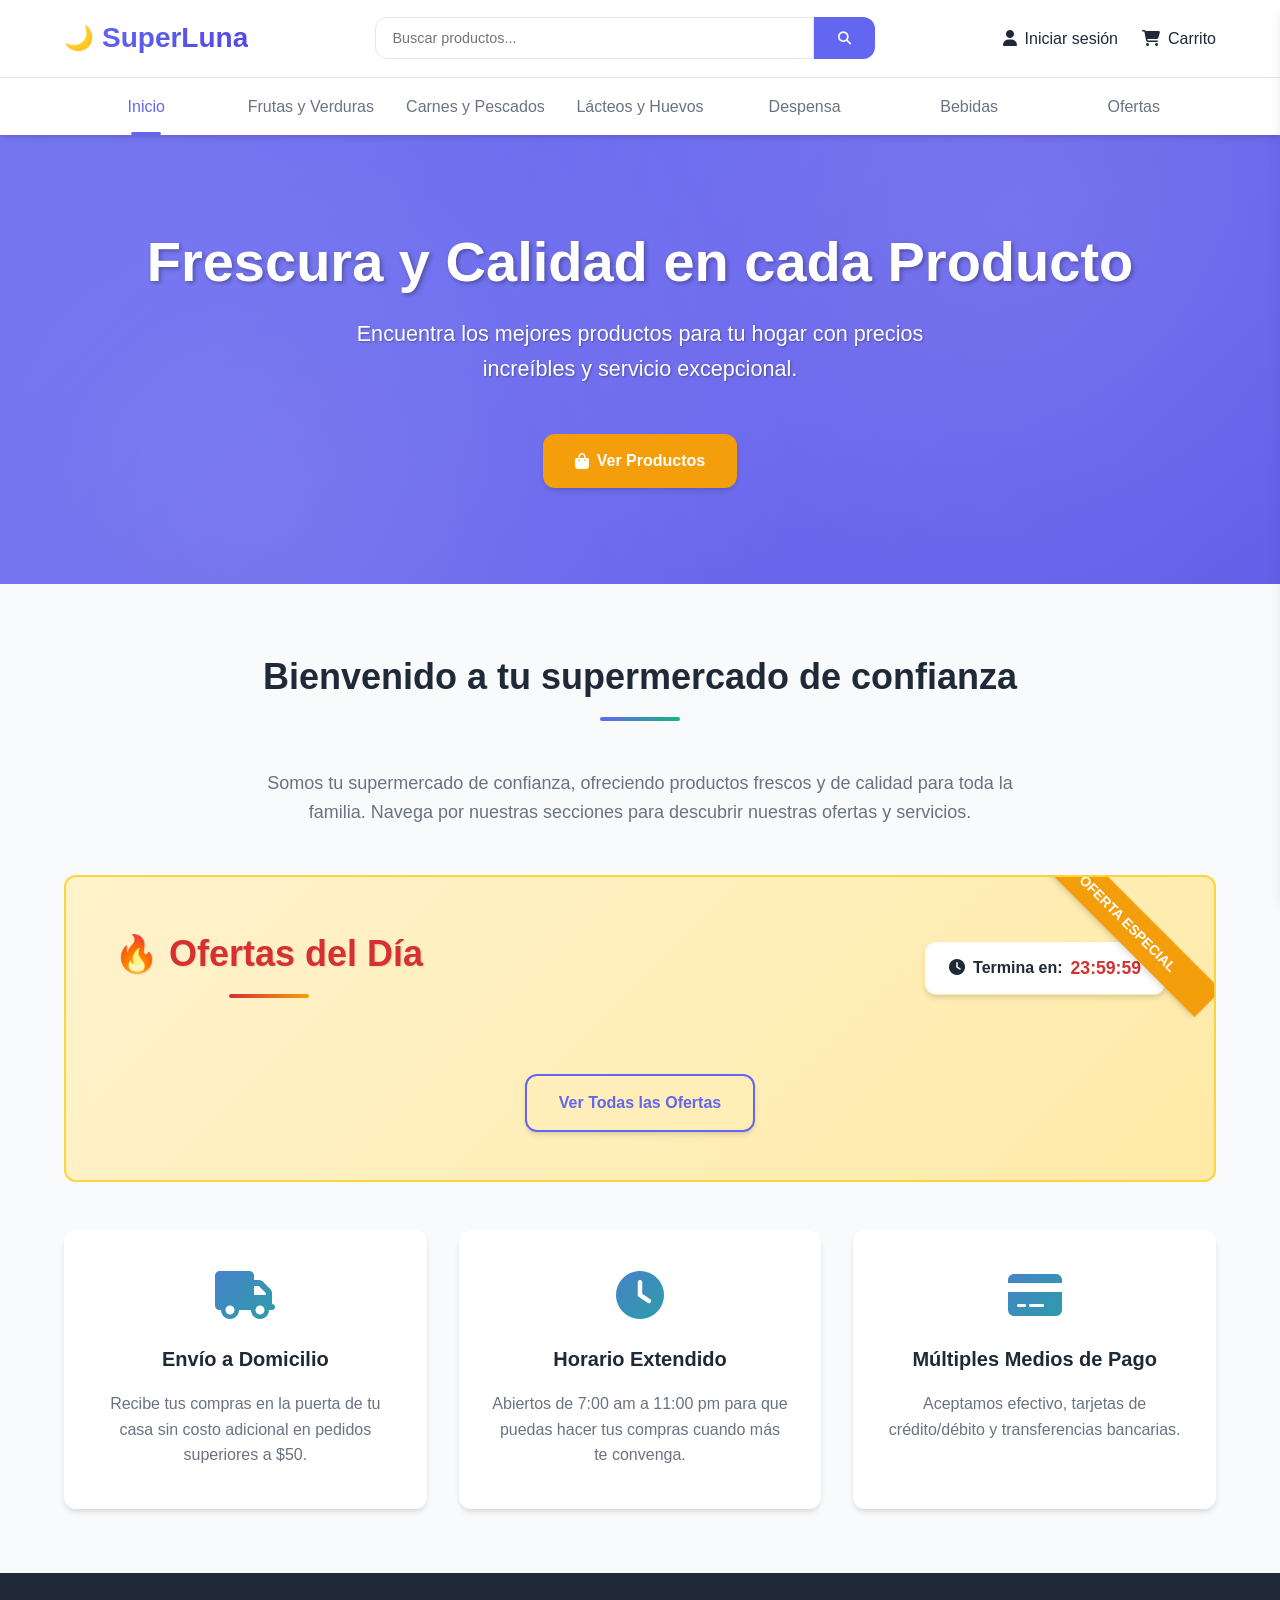
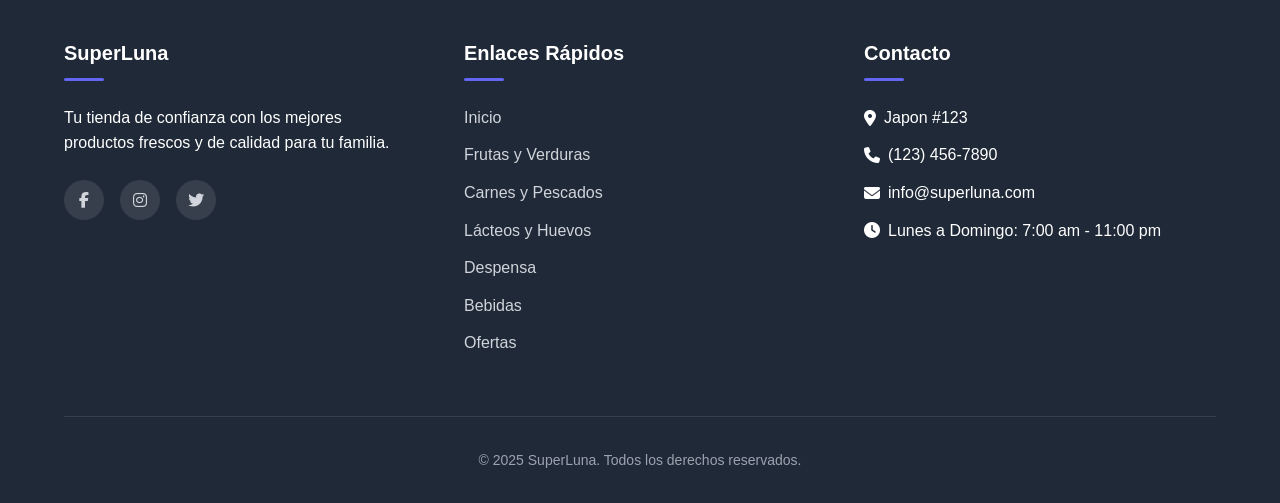
==== SuperLuna/templates/index.html @ c575449f "SuperLuna mejorado CRUD productos, categorías y ofertas. HTML Y CSS mejorado. Implementación de Py" ====
<!DOCTYPE html>
<html lang="es">
<head>
    <meta charset="UTF-8">
    <meta name="viewport" content="width=device-width, initial-scale=1.0">
    <title>SuperLuna - Frescura y Calidad</title>
    <!-- SOLO estos archivos CSS -->
    <link rel="stylesheet" href="../static/css/base.css">
    <link rel="stylesheet" href="../static/css/header.css">
    <link rel="stylesheet" href="../static/css/hero.css">
    <link rel="stylesheet" href="../static/css/products.css"> 
    <link rel="stylesheet" href="../static/css/components.css">
    <link rel="stylesheet" href="../static/css/cart.css">
    <link rel="stylesheet" href="../static/css/footer.css">
    <link rel="stylesheet" href="../static/css/responsive.css">
    <!-- Font Awesome -->
    <link rel="stylesheet" href="https://cdnjs.cloudflare.com/ajax/libs/font-awesome/6.4.0/css/all.min.css">
</head>
<body>
    <!-- Header -->
    <header>
        <div class="container">
            <div class="header-top">
                <div class="logo">
                    <span class="logo-icon">🌙</span>
                    <h1>SuperLuna</h1>
                </div>
                
                <button class="menu-toggle" id="menu-toggle">
                    <i class="fas fa-bars"></i>
                </button>
                
                <div class="search-bar">
                    <input type="text" placeholder="Buscar productos...">
                    <button><i class="fas fa-search"></i></button>
                </div>
                <div class="user-actions">
                    <a href="/admin/index.html">
                        <i class="fas fa-user"></i>
                        <span class="action-text">Iniciar sesión</span>
                    </a>
                    <div class="cart-icon">
                        <a href="#" id="open-cart">
                            <i class="fas fa-shopping-cart"></i>
                            <span class="action-text">Carrito</span>
                        </a>
                        <span class="cart-count">0</span>
                    </div>
                </div>
            </div>
        </div>
        
        <nav id="main-nav">
            <div class="container">
                <ul>
                    <li><a href="#" class="nav-link active" data-section="inicio">Inicio</a></li>
                    <li><a href="#frutas-verduras" class="nav-link category-link" data-section="frutas-verduras">Frutas y Verduras</a></li>
                    <li><a href="#carnes-pescados" class="nav-link category-link" data-section="carnes-pescados">Carnes y Pescados</a></li>
                    <li><a href="#lacteos-huevos" class="nav-link category-link" data-section="lacteos-huevos">Lácteos y Huevos</a></li>
                    <li><a href="#despensa" class="nav-link category-link" data-section="despensa">Despensa</a></li>
                    <li><a href="#bebidas" class="nav-link category-link" data-section="bebidas">Bebidas</a></li>
                    <li><a href="#ofertas" class="nav-link" data-section="ofertas">Ofertas</a></li>
                </ul>
            </div>
        </nav>
        
        <div class="mobile-menu" id="mobile-menu">
            <a href="#" class="mobile-menu-item" data-section="inicio">
                <span class="mobile-menu-icon"><i class="fas fa-home"></i></span>
                <span class="mobile-menu-text">Inicio</span>
            </a>
            <a href="#frutas-verduras" class="mobile-menu-item category-link" data-section="frutas-verduras">
                <span class="mobile-menu-icon"><i class="fas fa-apple-alt"></i></span>
                <span class="mobile-menu-text">Frutas y Verduras</span>
            </a>
            <a href="#carnes-pescados" class="mobile-menu-item category-link" data-section="carnes-pescados">
                <span class="mobile-menu-icon"><i class="fas fa-drumstick-bite"></i></span>
                <span class="mobile-menu-text">Carnes y Pescados</span>
            </a>
            <a href="#lacteos-huevos" class="mobile-menu-item category-link" data-section="lacteos-huevos">
                <span class="mobile-menu-icon"><i class="fas fa-cheese"></i></span>
                <span class="mobile-menu-text">Lácteos y Huevos</span>
            </a>
            <a href="#despensa" class="mobile-menu-item category-link" data-section="despensa">
                <span class="mobile-menu-icon"><i class="fas fa-shopping-basket"></i></span>
                <span class="mobile-menu-text">Despensa</span>
            </a>
            <a href="#bebidas" class="mobile-menu-item category-link" data-section="bebidas">
                <span class="mobile-menu-icon"><i class="fas fa-wine-bottle"></i></span>
                <span class="mobile-menu-text">Bebidas</span>
            </a>
            <a href="#ofertas" class="mobile-menu-item" data-section="ofertas">
                <span class="mobile-menu-icon"><i class="fas fa-fire"></i></span>
                <span class="mobile-menu-text">Ofertas</span>
            </a>
            <a href="#" class="mobile-menu-item" id="mobile-login">
                <span class="mobile-menu-icon"><i class="fas fa-user"></i></span>
                <span class="mobile-menu-text">Iniciar Sesión</span>
            </a>
            <a href="#" class="mobile-menu-item" id="mobile-cart">
                <span class="mobile-menu-icon"><i class="fas fa-shopping-cart"></i></span>
                <span class="mobile-menu-text">Carrito</span>
                <span class="mobile-cart-count">0</span>
            </a>
        </div>
    </header>

    <!-- Banner principal -->
    <section class="hero">
        <div class="container">
            <h2>Frescura y Calidad en cada Producto</h2>
            <p>Encuentra los mejores productos para tu hogar con precios increíbles y servicio excepcional.</p>
            <a href="#frutas-verduras" class="btn btn-primary category-link" data-section="frutas-verduras">
                <i class="fas fa-shopping-bag"></i>
                Ver Productos
            </a>
        </div>
    </section>

    <!-- Sección Inicio -->
    <section id="inicio" class="content-section active">
        <div class="container">
            <h2 class="section-title">Bienvenido a tu supermercado de confianza</h2>
            <p class="intro-text">
                Somos tu supermercado de confianza, ofreciendo productos frescos y de calidad para toda la familia. 
                Navega por nuestras secciones para descubrir nuestras ofertas y servicios.
            </p>

            <section id="ofertas-del-dia" class="daily-offers-section">
                <div class="section-header">
                    <h2 class="section-title">🔥 Ofertas del Día</h2>
                    <div class="offer-timer">
                        <span class="timer-icon"><i class="fas fa-clock"></i></span>
                        <span class="timer-text">Termina en: </span>
                        <span class="timer-countdown" id="daily-offer-timer">23:59:59</span>
                    </div>
                </div>
                
                <div class="daily-offers-grid" id="daily-offers-grid">
                    <!-- Las ofertas del día se cargarán aquí con JavaScript -->
                </div>
                
                <div class="view-all-offers">
                    <a href="#ofertas" class="btn btn-outline" data-section="ofertas">Ver Todas las Ofertas</a>
                </div>
            </section>
            
            <div class="services">
                <div class="service-card">
                    <i class="fas fa-truck"></i>
                    <h3>Envío a Domicilio</h3>
                    <p>Recibe tus compras en la puerta de tu casa sin costo adicional en pedidos superiores a $50.</p>
                </div>
                <div class="service-card">
                    <i class="fas fa-clock"></i>
                    <h3>Horario Extendido</h3>
                    <p>Abiertos de 7:00 am a 11:00 pm para que puedas hacer tus compras cuando más te convenga.</p>
                </div>
                <div class="service-card">
                    <i class="fas fa-credit-card"></i>
                    <h3>Múltiples Medios de Pago</h3>
                    <p>Aceptamos efectivo, tarjetas de crédito/débito y transferencias bancarias.</p>
                </div>
            </div>
        </div>
    </section>

    <!-- Sección Frutas y Verduras -->
    <section id="frutas-verduras" class="content-section">
        <div class="container">
            <h2 class="section-title">Frutas y Verduras Frescas</h2>
            <div class="container-products" id="frutas-verduras-grid">
                <!-- Los productos se cargarán aquí con JavaScript -->
            </div>
        </div>
    </section>

    <!-- Sección Carnes y Pescados -->
    <section id="carnes-pescados" class="content-section">
        <div class="container">
            <h2 class="section-title">Carnes y Pescados</h2>
            <div class="container-products" id="carnes-pescados-grid">
                <!-- Los productos se cargarán aquí con JavaScript -->
            </div>
        </div>
    </section>

    <!-- Sección Lácteos y Huevos -->
    <section id="lacteos-huevos" class="content-section">
        <div class="container">
            <h2 class="section-title">Lácteos y Huevos</h2>
            <div class="container-products" id="lacteos-huevos-grid">
                <!-- Los productos se cargarán aquí con JavaScript -->
            </div>
        </div>
    </section>

    <!-- Sección Despensa -->
    <section id="despensa" class="content-section">
        <div class="container">
            <h2 class="section-title">Despensa</h2>
            <div class="container-products" id="despensa-grid">
                <!-- Los productos se cargarán aquí con JavaScript -->
            </div>
        </div>
    </section>

    <!-- Sección Bebidas -->
    <section id="bebidas" class="content-section">
        <div class="container">
            <h2 class="section-title">Bebidas</h2>
            <div class="container-products" id="bebidas-grid">
                <!-- Los productos se cargarán aquí con JavaScript -->
            </div>
        </div>
    </section>

    <!-- Sección Ofertas -->
    <section id="ofertas" class="content-section">
        <div class="container">
            <h2 class="section-title">Ofertas Especiales</h2>
            <div class="container-products" id="offers-grid">
                <!-- Las ofertas se cargarán aquí con JavaScript -->
            </div>
        </div>
    </section>

    <!-- Sección Servicios -->
    <section id="servicios" class="content-section">
        <div class="container">
            <h2 class="section-title">Nuestros Servicios</h2>
            <div class="services">
                <div class="service-card">
                    <i class="fas fa-truck"></i>
                    <h3>Envío a Domicilio</h3>
                    <p>Recibe tus compras en la puerta de tu casa sin costo adicional en pedidos superiores a $50.</p>
                </div>
                <div class="service-card">
                    <i class="fas fa-clock"></i>
                    <h3>Horario Extendido</h3>
                    <p>Abiertos de 7:00 am a 11:00 pm para que puedas hacer tus compras cuando más te convenga.</p>
                </div>
                <div class="service-card">
                    <i class="fas fa-credit-card"></i>
                    <h3>Múltiples Medios de Pago</h3>
                    <p>Aceptamos efectivo, tarjetas de crédito/débito y transferencias bancarias.</p>
                </div>
                <div class="service-card">
                    <i class="fas fa-store"></i>
                    <h3>Recogida en Tienda</h3>
                    <p>Compra online y recoge en nuestra tienda sin hacer fila.</p>
                </div>
                <div class="service-card">
                    <i class="fas fa-gift"></i>
                    <h3>Programa de Puntos</h3>
                    <p>Acumula puntos en cada compra y canjéalos por descuentos.</p>
                </div>
                <div class="service-card">
                    <i class="fas fa-headset"></i>
                    <h3>Atención Personalizada</h3>
                    <p>Nuestro equipo está siempre disponible para ayudarte.</p>
                </div>
            </div>
        </div>
    </section>

    <!-- Carrito -->
    <div class="cart-overlay" id="cart-overlay"></div>
    <div class="cart-sidebar" id="cart-sidebar">
        <div class="cart-header">
            <h3>Tu Carrito</h3>
            <button class="close-cart" id="close-cart">&times;</button>
        </div>
        <div class="cart-items" id="cart-items">
            <div class="empty-cart">Tu carrito está vacío</div>
        </div>
        <div class="cart-footer">
            <div class="cart-total">
                <span>Total:</span>
                <span id="cart-total">$0.00</span>
            </div>
            <button class="checkout-btn">Finalizar Compra</button>
        </div>
    </div>

    <!-- Footer -->
    <footer>
        <div class="container">
            <div class="footer-content">
                <div class="footer-column">
                    <h3>SuperLuna</h3>
                    <p>Tu tienda de confianza con los mejores productos frescos y de calidad para tu familia.</p>
                    <div class="social-icons">
                        <a href="#"><i class="fab fa-facebook-f"></i></a>
                        <a href="#"><i class="fab fa-instagram"></i></a>
                        <a href="#"><i class="fab fa-twitter"></i></a>
                    </div>
                </div>
                <div class="footer-column">
                    <h3>Enlaces Rápidos</h3>
                    <ul>
                        <li><a href="#" class="nav-link" data-section="inicio">Inicio</a></li>
                        <li><a href="#frutas-verduras" class="nav-link category-link" data-section="frutas-verduras">Frutas y Verduras</a></li>
                        <li><a href="#carnes-pescados" class="nav-link category-link" data-section="carnes-pescados">Carnes y Pescados</a></li>
                        <li><a href="#lacteos-huevos" class="nav-link category-link" data-section="lacteos-huevos">Lácteos y Huevos</a></li>
                        <li><a href="#despensa" class="nav-link category-link" data-section="despensa">Despensa</a></li>
                        <li><a href="#bebidas" class="nav-link category-link" data-section="bebidas">Bebidas</a></li>
                        <li><a href="#ofertas" class="nav-link" data-section="ofertas">Ofertas</a></li>
                    </ul>
                </div>
                <div class="footer-column">
                    <h3>Contacto</h3>
                    <ul>
                        <li><i class="fas fa-map-marker-alt"></i> Japon #123</li>
                        <li><i class="fas fa-phone"></i> (123) 456-7890</li>
                        <li><i class="fas fa-envelope"></i> info@superluna.com</li>
                        <li><i class="fas fa-clock"></i> Lunes a Domingo: 7:00 am - 11:00 pm</li>
                    </ul>
                </div>
            </div>
            <div class="copyright">
                <p>&copy; 2025 SuperLuna. Todos los derechos reservados.</p>
            </div>
        </div>
    </footer>

    <!-- SOLO tu main.js ORIGINAL -->
    <script src="../static/js/main.js"></script>
</body>
</html>
---- SuperLuna/static/css/base.css ----
/* base.css - 100% COMPATIBLE CON TU main.js */
:root {
    --primary: #6366f1;
    --primary-dark: #4f46e5;
    --secondary: #10b981;
    --accent: #f59e0b;
    --danger: #ef4444;
    --dark: #1f2937;
    --light: #f8fafc;
    --gray: #6b7280;
    --gray-light: #e5e7eb;
    --border-radius: 12px;
    --shadow: 0 4px 6px -1px rgba(0, 0, 0, 0.1), 0 2px 4px -1px rgba(0, 0, 0, 0.06);
    --shadow-lg: 0 10px 15px -3px rgba(0, 0, 0, 0.1), 0 4px 6px -2px rgba(0, 0, 0, 0.05);
    --transition: all 0.3s cubic-bezier(0.4, 0, 0.2, 1);
}

* {
    margin: 0;
    padding: 0;
    box-sizing: border-box;
    font-family: 'Inter', -apple-system, BlinkMacSystemFont, 'Segoe UI', Roboto, sans-serif;
}

body {
    background-color: var(--light);
    color: var(--dark);
    line-height: 1.6;
}

.container {
    max-width: 1200px;
    margin: 0 auto;
    padding: 0 1.5rem;
}

/* COMPATIBILIDAD TOTAL: Tu main.js usa .active para mostrar secciones */
.content-section {
    padding: 4rem 0;
    /* NO OCULTAR - tu JS maneja la visibilidad con .active */
}

/* Tu JavaScript agrega/remueve .active para mostrar/ocultar */
.content-section:not(.active) {
    display: none;
}

.content-section.active {
    display: block;
}

.section-title {
    font-size: 2.25rem;
    font-weight: 700;
    margin-bottom: 3rem;
    text-align: center;
    position: relative;
}

.section-title::after {
    content: '';
    display: block;
    width: 80px;
    height: 4px;
    background: linear-gradient(to right, var(--primary), var(--secondary));
    margin: 0.75rem auto;
    border-radius: 2px;
}

.intro-text {
    font-size: 1.125rem;
    text-align: center;
    max-width: 800px;
    margin: 0 auto 3rem;
    color: var(--gray);
}

/* Animaciones */
@keyframes fadeIn {
    from { opacity: 0; transform: translateY(20px); }
    to { opacity: 1; transform: translateY(0); }
}

@keyframes slideInRight {
    from { transform: translateX(100%); }
    to { transform: translateX(0); }
}
---- SuperLuna/static/css/header.css ----
/* header.css - Header y navegación */
header {
    background: white;
    box-shadow: var(--shadow);
    position: sticky;
    top: 0;
    z-index: 100;
}

.header-top {
    display: flex;
    align-items: center;
    justify-content: space-between;
    padding: 1rem 0;
}

.logo {
    display: flex;
    align-items: center;
    gap: 0.5rem;
}

.logo h1 {
    font-size: 1.75rem;
    font-weight: 700;
    background: linear-gradient(135deg, var(--primary), var(--primary-dark));
    -webkit-background-clip: text;
    -webkit-text-fill-color: transparent;
}

.logo-icon {
    font-size: 1.5rem;
    color: var(--primary);
}

.menu-toggle {
    display: none;
    background: none;
    border: none;
    font-size: 1.25rem;
    color: var(--dark);
    cursor: pointer;
    padding: 0.5rem;
    transition: var(--transition);
}

.menu-toggle:hover {
    color: var(--primary);
}

.search-bar {
    display: flex;
    flex: 0 1 500px;
    margin: 0 2rem;
}

.search-bar input {
    flex: 1;
    padding: 0.75rem 1rem;
    border: 1px solid var(--gray-light);
    border-radius: var(--border-radius) 0 0 var(--border-radius);
    font-size: 0.9rem;
    transition: var(--transition);
}

.search-bar input:focus {
    outline: none;
    border-color: var(--primary);
    box-shadow: 0 0 0 3px rgba(99, 102, 241, 0.1);
}

.search-bar button {
    background: var(--primary);
    color: white;
    border: none;
    padding: 0 1.5rem;
    border-radius: 0 var(--border-radius) var(--border-radius) 0;
    cursor: pointer;
    transition: var(--transition);
    font-weight: 500;
}

.search-bar button:hover {
    background: var(--primary-dark);
}

.user-actions {
    display: flex;
    align-items: center;
    gap: 1.5rem;
}

.user-actions a {
    color: var(--dark);
    text-decoration: none;
    font-weight: 500;
    transition: var(--transition);
    display: flex;
    align-items: center;
    gap: 0.5rem;
}

.user-actions a:hover {
    color: var(--primary);
}

.cart-icon {
    position: relative;
}

.cart-count {
    background: var(--accent);
    color: white;
    border-radius: 50%;
    width: 20px;
    height: 20px;
    display: flex;
    align-items: center;
    justify-content: center;
    font-size: 0.75rem;
    font-weight: 600;
    position: absolute;
    top: -8px;
    right: -8px;
}

/* Navegación */
nav {
    border-top: 1px solid var(--gray-light);
}

nav ul {
    display: flex;
    list-style: none;
    justify-content: space-between;
}

nav li {
    flex: 1;
    text-align: center;
}

nav a {
    display: block;
    padding: 1rem 0.5rem;
    color: var(--gray);
    text-decoration: none;
    font-weight: 500;
    transition: var(--transition);
    position: relative;
    cursor: pointer;
}

nav a:hover, nav a.active {
    color: var(--primary);
}

nav a.active::after {
    content: '';
    position: absolute;
    bottom: 0;
    left: 50%;
    transform: translateX(-50%);
    width: 30px;
    height: 3px;
    background: var(--primary);
    border-radius: 2px;
}

/* Menú móvil */
.mobile-menu {
    display: none;
    background: white;
    box-shadow: 0 -2px 10px rgba(0, 0, 0, 0.1);
    position: fixed;
    bottom: 0;
    left: 0;
    width: 100%;
    z-index: 99;
    padding: 0.5rem;
}

.mobile-menu-item {
    display: flex;
    flex-direction: column;
    align-items: center;
    padding: 0.5rem;
    text-decoration: none;
    color: var(--gray);
    font-size: 0.75rem;
    transition: var(--transition);
    flex: 1;
    position: relative;
    cursor: pointer;
}

.mobile-menu-item:hover, .mobile-menu-item.active {
    color: var(--primary);
}

.mobile-menu-icon {
    font-size: 1.25rem;
    margin-bottom: 0.25rem;
}

.mobile-cart-count {
    background: var(--accent);
    color: white;
    border-radius: 50%;
    width: 18px;
    height: 18px;
    display: flex;
    align-items: center;
    justify-content: center;
    font-size: 0.7rem;
    font-weight: bold;
    position: absolute;
    top: 0;
    right: 5px;
}
---- SuperLuna/static/css/hero.css ----
/* hero.css - Sección hero con tema de supermercado */
.hero {
    background: 
        linear-gradient(135deg, rgba(99, 102, 241, 0.9) 0%, rgba(79, 70, 229, 0.9) 100%),
        url('https://images.unsplash.com/photo-1542838132-92c53300491e?ixlib=rb-4.0.3&ixid=M3wxMjA3fDB8MHxwaG90by1wYWdlfHx8fGVufDB8fHx8fA%3D%3D&auto=format&fit=crop&w=2070&q=80');
    background-size: cover;
    background-position: center;
    background-attachment: fixed;
    color: white;
    padding: 6rem 0;
    position: relative;
    overflow: hidden;
}

.hero::before {
    content: '';
    position: absolute;
    top: 0;
    left: 0;
    right: 0;
    bottom: 0;
    background: 
        radial-gradient(circle at 20% 80%, rgba(255, 255, 255, 0.1) 0%, transparent 50%),
        radial-gradient(circle at 80% 20%, rgba(255, 255, 255, 0.1) 0%, transparent 50%);
    animation: float 6s ease-in-out infinite;
}

.hero .container {
    position: relative;
    z-index: 1;
    text-align: center;
}

.hero h2 {
    font-size: 3.5rem;
    font-weight: 800;
    margin-bottom: 1.5rem;
    line-height: 1.1;
    text-shadow: 2px 2px 4px rgba(0, 0, 0, 0.3);
    animation: slideDown 1s ease-out;
}

.hero p {
    font-size: 1.35rem;
    max-width: 600px;
    margin: 0 auto 3rem;
    opacity: 0.95;
    text-shadow: 1px 1px 2px rgba(0, 0, 0, 0.3);
    animation: slideUp 1s ease-out 0.3s both;
}

@keyframes float {
    0%, 100% { transform: translateY(0px); }
    50% { transform: translateY(-10px); }
}

@keyframes slideDown {
    from {
        opacity: 0;
        transform: translateY(-50px);
    }
    to {
        opacity: 1;
        transform: translateY(0);
    }
}

@keyframes slideUp {
    from {
        opacity: 0;
        transform: translateY(50px);
    }
    to {
        opacity: 1;
        transform: translateY(0);
    }
}

/* Responsive para hero */
@media (max-width: 768px) {
    .hero {
        padding: 4rem 0;
        background-attachment: scroll;
    }
    
    .hero h2 {
        font-size: 2.5rem;
    }
    
    .hero p {
        font-size: 1.1rem;
    }
}
---- SuperLuna/static/css/products.css ----
/* products.css - ESTILOS COMPATIBLES CON TU main.js */

/* Grid de productos */
.container-products {
    display: grid;
    grid-template-columns: repeat(auto-fill, minmax(300px, 1fr));
    gap: 2rem;
    padding: 1rem 0;
}

/* ========== ESTILOS PARA PRODUCTOS NORMALES ========== */

/* Tarjeta de producto - CLASES QUE USA TU main.js */
.product-card {
    background: white;
    border-radius: var(--border-radius);
    box-shadow: var(--shadow);
    overflow: hidden;
    transition: var(--transition);
    display: flex;
    flex-direction: column;
    position: relative;
    border: 1px solid var(--gray-light);
}

.product-card:hover {
    transform: translateY(-5px);
    box-shadow: var(--shadow-lg);
}

/* Contenedor de badges - CLASE QUE USA TU main.js */
.product-badge-container {
    position: absolute;
    top: 1rem;
    left: 1rem;
    display: flex;
    flex-direction: column;
    gap: 0.5rem;
    z-index: 10;
}

.product-badge {
    padding: 0.4rem 0.8rem;
    border-radius: 20px;
    font-size: 0.75rem;
    font-weight: 700;
    text-transform: uppercase;
    letter-spacing: 0.5px;
}

.product-badge.offer {
    background: linear-gradient(135deg, var(--accent), #e69c0b);
    color: white;
}

.product-badge.low-stock {
    background: linear-gradient(135deg, var(--danger), #dc2626);
    color: white;
}

/* Imagen del producto - CLASE QUE USA TU main.js */
.product-image {
    height: 200px;
    background: linear-gradient(135deg, #f0f9ff, #e0f2fe);
    display: flex;
    align-items: center;
    justify-content: center;
    position: relative;
}

.product-icon {
    font-size: 4rem;
    opacity: 0.8;
}

/* Información del producto - CLASES QUE USA TU main.js */
.product-info {
    padding: 1.5rem;
    flex-grow: 1;
    display: flex;
    flex-direction: column;
}

.product-name {
    font-size: 1.25rem;
    font-weight: 700;
    color: var(--dark);
    margin-bottom: 0.5rem;
    line-height: 1.3;
}

.product-description {
    color: var(--gray);
    font-size: 0.9rem;
    line-height: 1.5;
    margin-bottom: 1rem;
    flex-grow: 1;
}

/* Precios - CLASES QUE USA TU main.js */
.product-pricing {
    display: flex;
    align-items: center;
    gap: 0.75rem;
    margin-bottom: 1rem;
    flex-wrap: wrap;
}

.price-current {
    font-size: 1.5rem;
    font-weight: 800;
    color: var(--primary);
}

.price-original {
    font-size: 1rem;
    color: var(--gray);
    text-decoration: line-through;
}

.price-discount {
    background: var(--accent);
    color: white;
    padding: 0.3rem 0.7rem;
    border-radius: 15px;
    font-size: 0.8rem;
    font-weight: 700;
}

/* Stock - CLASES QUE USA TU main.js */
.product-stock {
    margin-bottom: 1.5rem;
}

.stock-text {
    font-size: 0.85rem;
    color: var(--gray);
    margin-bottom: 0.5rem;
    display: block;
}

.stock-bar {
    width: 100%;
    height: 6px;
    background: var(--gray-light);
    border-radius: 3px;
    overflow: hidden;
}

.stock-progress {
    height: 100%;
    background: linear-gradient(135deg, var(--secondary), #0da271);
    border-radius: 3px;
    transition: width 0.3s ease;
}

/* Botón de agregar al carrito - CLASE QUE USA TU main.js */
.product-actions {
    margin-top: auto;
}

.btn-add-cart {
    width: 100%;
    background: linear-gradient(135deg, var(--primary), var(--primary-dark));
    color: white;
    border: none;
    padding: 1rem 1.5rem;
    border-radius: var(--border-radius);
    font-size: 1rem;
    font-weight: 700;
    cursor: pointer;
    transition: var(--transition);
    display: flex;
    align-items: center;
    justify-content: center;
    gap: 0.75rem;
}

.btn-add-cart:hover:not(:disabled) {
    transform: translateY(-2px);
    box-shadow: 0 8px 20px rgba(99, 102, 241, 0.3);
}

.btn-add-cart:disabled {
    background: var(--gray-light);
    color: var(--gray);
    cursor: not-allowed;
    transform: none;
    box-shadow: none;
}

.btn-add-cart svg {
    width: 18px;
    height: 18px;
}

/* ========== ESTILOS PARA OFERTAS ESPECIALES ========== */

/* Tarjeta de oferta - CLASES QUE USA TU main.js */
.offer-card {
    background: white;
    border-radius: var(--border-radius);
    box-shadow: var(--shadow);
    overflow: hidden;
    transition: var(--transition);
    border: 2px solid transparent;
    position: relative;
}

.offer-card:hover {
    transform: translateY(-5px);
    box-shadow: var(--shadow-lg);
    border-color: var(--accent);
}

.offer-badge {
    position: absolute;
    top: 1rem;
    right: 1rem;
    background: linear-gradient(135deg, #d63031, #e17055);
    color: white;
    padding: 0.5rem 1rem;
    border-radius: 20px;
    font-size: 0.75rem;
    font-weight: 700;
    text-transform: uppercase;
    letter-spacing: 0.5px;
    z-index: 10;
}

.offer-content {
    padding: 1.5rem;
}

.offer-image {
    height: 140px;
    background: linear-gradient(135deg, #fff3cd, #ffeaa7);
    border-radius: var(--border-radius);
    display: flex;
    align-items: center;
    justify-content: center;
    margin-bottom: 1.5rem;
}

.offer-icon {
    font-size: 3.5rem;
    opacity: 0.9;
}

.offer-name {
    font-size: 1.3rem;
    font-weight: 700;
    color: var(--dark);
    margin-bottom: 0.5rem;
}

.offer-description {
    color: var(--gray);
    font-size: 0.9rem;
    line-height: 1.5;
    margin-bottom: 1rem;
}

.offer-pricing {
    display: flex;
    align-items: center;
    gap: 0.75rem;
    margin-bottom: 0.5rem;
    flex-wrap: wrap;
}

.offer-current {
    font-size: 1.6rem;
    font-weight: 800;
    color: #d63031;
}

.offer-original {
    font-size: 1.1rem;
    color: var(--gray);
    text-decoration: line-through;
}

.offer-discount {
    background: #d63031;
    color: white;
    padding: 0.4rem 0.8rem;
    border-radius: 15px;
    font-size: 0.85rem;
    font-weight: 700;
}

.offer-save {
    font-size: 0.9rem;
    color: var(--secondary);
    font-weight: 700;
    margin-bottom: 1rem;
}

.btn-offer-add {
    width: 100%;
    background: linear-gradient(135deg, var(--primary), var(--primary-dark));
    color: white;
    border: none;
    padding: 1rem 1.5rem;
    border-radius: var(--border-radius);
    font-size: 1rem;
    font-weight: 700;
    cursor: pointer;
    transition: var(--transition);
    display: flex;
    align-items: center;
    justify-content: center;
    gap: 0.75rem;
}

.btn-offer-add:hover:not(:disabled) {
    transform: translateY(-2px);
    box-shadow: 0 8px 20px rgba(99, 102, 241, 0.3);
}

.btn-offer-add:disabled {
    background: var(--gray-light);
    color: var(--gray);
    cursor: not-allowed;
    transform: none;
    box-shadow: none;
}

/* ========== ESTILOS PARA OFERTAS DEL DÍA ========== */

.daily-offer-card {
    background: white;
    border-radius: var(--border-radius);
    box-shadow: var(--shadow);
    overflow: hidden;
    transition: var(--transition);
    border: 2px solid #ffeaa7;
}

.daily-offer-card:hover {
    transform: translateY(-3px);
    box-shadow: var(--shadow-lg);
}

.daily-offer-tag {
    background: linear-gradient(135deg, #d63031, #e17055);
    color: white;
    padding: 0.75rem 1rem;
    text-align: center;
    font-size: 0.8rem;
    font-weight: 700;
    text-transform: uppercase;
    letter-spacing: 0.5px;
}

.daily-offer-content {
    padding: 1.5rem;
}

.daily-offer-img {
    height: 120px;
    background: linear-gradient(135deg, #fff3cd, #ffeaa7);
    border-radius: var(--border-radius);
    display: flex;
    align-items: center;
    justify-content: center;
    margin-bottom: 1.5rem;
}

.daily-offer-icon {
    font-size: 3rem;
    opacity: 0.9;
}

.daily-offer-name {
    font-size: 1.2rem;
    font-weight: 700;
    color: var(--dark);
    margin-bottom: 0.5rem;
}

.daily-offer-prices {
    display: flex;
    align-items: center;
    gap: 0.75rem;
    margin-bottom: 0.5rem;
    flex-wrap: wrap;
}

.discounted-price {
    font-size: 1.4rem;
    font-weight: 800;
    color: #d63031;
}

.original-price {
    font-size: 1rem;
    color: var(--gray);
    text-decoration: line-through;
}

.discount-badge {
    background: #d63031;
    color: white;
    padding: 0.3rem 0.7rem;
    border-radius: 15px;
    font-size: 0.8rem;
    font-weight: 700;
}

.daily-offer-save {
    font-size: 0.85rem;
    color: var(--secondary);
    font-weight: 700;
    margin-bottom: 1rem;
}

.daily-offer-stock {
    margin-bottom: 1.5rem;
}

.stock-info {
    font-size: 0.85rem;
    color: var(--gray);
}

.daily-offer-btn {
    width: 100%;
    background: linear-gradient(135deg, var(--accent), #e69c0b);
    color: white;
    border: none;
    padding: 0.875rem 1.5rem;
    border-radius: var(--border-radius);
    font-size: 0.95rem;
    font-weight: 700;
    cursor: pointer;
    transition: var(--transition);
}

.daily-offer-btn:hover:not(:disabled) {
    transform: translateY(-2px);
    box-shadow: 0 8px 20px rgba(245, 158, 11, 0.3);
}

/* ========== ESTILOS PARA ESTADOS VACÍOS ========== */

.empty-products, .empty-offers, .empty-daily-offers {
    text-align: center;
    padding: 3rem 2rem;
    color: var(--gray);
    grid-column: 1 / -1;
    background: white;
    border-radius: var(--border-radius);
    box-shadow: var(--shadow);
}

.empty-icon {
    font-size: 4rem;
    margin-bottom: 1.5rem;
    opacity: 0.5;
}

.empty-products h3, .empty-offers h3 {
    margin-bottom: 0.5rem;
    color: var(--dark);
    font-size: 1.5rem;
}

.empty-products p, .empty-offers p {
    margin-bottom: 1.5rem;
    font-size: 1rem;
}

.btn-retry {
    background: linear-gradient(135deg, var(--primary), var(--primary-dark));
    color: white;
    border: none;
    padding: 0.875rem 2rem;
    border-radius: var(--border-radius);
    font-size: 1rem;
    font-weight: 600;
    cursor: pointer;
    transition: var(--transition);
    display: inline-flex;
    align-items: center;
    gap: 0.5rem;
}

.btn-retry:hover {
    transform: translateY(-2px);
    box-shadow: 0 8px 20px rgba(99, 102, 241, 0.3);
}

/* ========== RESPONSIVE ========== */

@media (max-width: 768px) {
    .container-products {
        grid-template-columns: repeat(auto-fill, minmax(280px, 1fr));
        gap: 1.5rem;
        padding: 0.5rem 0;
    }
    
    .product-card, .offer-card, .daily-offer-card {
        margin-bottom: 0;
    }
    
    .product-name, .offer-name, .daily-offer-name {
        font-size: 1.1rem;
    }
    
    .price-current, .offer-current, .discounted-price {
        font-size: 1.3rem;
    }
}

@media (max-width: 480px) {
    .container-products {
        grid-template-columns: 1fr;
        gap: 1rem;
    }
}
---- SuperLuna/static/css/components.css ----
/* components.css - Componentes reutilizables MEJORADO */
.btn {
    display: inline-flex;
    align-items: center;
    gap: 0.5rem;
    background: white;
    color: var(--primary);
    padding: 0.875rem 2rem;
    border-radius: var(--border-radius);
    text-decoration: none;
    font-weight: 600;
    transition: var(--transition);
    border: none;
    cursor: pointer;
    box-shadow: var(--shadow);
}

.btn:hover {
    transform: translateY(-2px);
    box-shadow: var(--shadow-lg);
}

.btn-primary {
    background: var(--accent);
    color: white;
}

.btn-secondary {
    background: var(--primary);
    color: white;
}

.btn-outline {
    background: transparent;
    border: 2px solid var(--primary);
    color: var(--primary);
}

.btn-outline:hover {
    background: var(--primary);
    color: white;
}

.btn-danger {
    background: var(--danger);
    color: white;
}

.btn-sm {
    padding: 0.5rem 1rem;
    font-size: 0.875rem;
}

/* Tarjetas de servicio */
.services {
    display: grid;
    grid-template-columns: repeat(auto-fit, minmax(280px, 1fr));
    gap: 2rem;
    margin-top: 3rem;
}

.service-card {
    background: white;
    padding: 2.5rem 2rem;
    border-radius: var(--border-radius);
    box-shadow: var(--shadow);
    text-align: center;
    transition: var(--transition);
    border: 1px solid transparent;
}

.service-card:hover {
    transform: translateY(-5px);
    box-shadow: var(--shadow-lg);
    border-color: var(--primary);
}

.service-card i {
    font-size: 3rem;
    margin-bottom: 1.5rem;
    display: block;
    background: linear-gradient(135deg, var(--primary), var(--secondary));
    -webkit-background-clip: text;
    -webkit-text-fill-color: transparent;
}

.service-card h3 {
    font-size: 1.25rem;
    margin-bottom: 1rem;
    color: var(--dark);
}

.service-card p {
    color: var(--gray);
}

/* Ofertas del día - MEJORADO */
.daily-offers-section {
    background: linear-gradient(135deg, #fff3cd 0%, #ffeaa7 100%);
    padding: 3rem;
    border-radius: var(--border-radius);
    margin-bottom: 3rem;
    border: 2px solid #ffd43b;
    position: relative;
    overflow: hidden;
}

.daily-offers-section::before {
    content: '🔥 OFERTA ESPECIAL';
    position: absolute;
    top: 20px;
    right: -30px;
    background: var(--accent);
    color: white;
    padding: 0.5rem 3rem;
    transform: rotate(45deg);
    font-size: 0.875rem;
    font-weight: 700;
    box-shadow: var(--shadow);
}

.section-header {
    display: flex;
    justify-content: space-between;
    align-items: center;
    margin-bottom: 2rem;
}

.section-header .section-title {
    margin-bottom: 0;
    color: #d63031;
    text-shadow: 1px 1px 2px rgba(0, 0, 0, 0.1);
}

.section-header .section-title::after {
    background: linear-gradient(to right, #d63031, var(--accent));
}

.offer-timer {
    display: flex;
    align-items: center;
    gap: 0.5rem;
    background: white;
    padding: 0.75rem 1.5rem;
    border-radius: var(--border-radius);
    box-shadow: var(--shadow);
    font-weight: 600;
    border: 1px solid #ffeaa7;
}

.timer-countdown {
    color: #d63031;
    font-weight: 700;
    font-size: 1.1rem;
}

.daily-offers-grid {
    display: grid;
    grid-template-columns: repeat(auto-fill, minmax(220px, 1fr));
    gap: 1.5rem;
}

/* Tarjetas de oferta especial */
.offer-card {
    background: white;
    border-radius: var(--border-radius);
    overflow: hidden;
    box-shadow: var(--shadow);
    transition: var(--transition);
    border: 2px solid transparent;
    position: relative;
}

.offer-card::before {
    content: '🔥';
    position: absolute;
    top: 10px;
    left: 10px;
    background: var(--accent);
    color: white;
    width: 30px;
    height: 30px;
    border-radius: 50%;
    display: flex;
    align-items: center;
    justify-content: center;
    font-size: 0.875rem;
    z-index: 2;
}

.offer-card:hover {
    transform: translateY(-5px);
    box-shadow: var(--shadow-lg);
    border-color: var(--accent);
}

.offer-card .product-image {
    height: 140px;
    background-size: cover;
    background-position: center;
    position: relative;
}

.offer-card .product-info {
    padding: 1.25rem;
}

.offer-card .product-price {
    color: #d63031;
    font-size: 1.35rem;
}

.offer-card .product-old-price {
    color: var(--gray);
    text-decoration: line-through;
    font-size: 0.9rem;
}

.view-all-offers {
    text-align: center;
    margin-top: 2rem;
}

/* Badge de descuento */
.discount-badge {
    position: absolute;
    top: 10px;
    right: 10px;
    background: linear-gradient(135deg, #d63031, #e17055);
    color: white;
    padding: 0.25rem 0.75rem;
    border-radius: 20px;
    font-size: 0.75rem;
    font-weight: 700;
    box-shadow: var(--shadow);
}
---- SuperLuna/static/css/cart.css ----
/* cart.css - Carrito de compras */
.cart-overlay {
    position: fixed;
    top: 0;
    left: 0;
    width: 100%;
    height: 100%;
    background: rgba(0, 0, 0, 0.5);
    z-index: 1000;
    display: none;
}

.cart-overlay.active {
    display: block;
}

.cart-sidebar {
    position: fixed;
    top: 0;
    right: -400px;
    width: 400px;
    height: 100%;
    background: white;
    box-shadow: var(--shadow-lg);
    z-index: 1001;
    display: flex;
    flex-direction: column;
    transition: var(--transition);
}

.cart-sidebar.active {
    right: 0;
    animation: slideInRight 0.3s ease-out;
}

.cart-header {
    display: flex;
    justify-content: space-between;
    align-items: center;
    padding: 1.5rem;
    border-bottom: 1px solid var(--gray-light);
}

.cart-header h3 {
    margin: 0;
    font-size: 1.5rem;
    font-weight: 600;
}

.close-cart {
    background: none;
    border: none;
    font-size: 1.5rem;
    cursor: pointer;
    color: var(--gray);
    transition: var(--transition);
}

.close-cart:hover {
    color: var(--dark);
}

.cart-items {
    flex-grow: 1;
    overflow-y: auto;
    padding: 1rem;
}

.cart-item {
    display: flex;
    align-items: center;
    padding: 1rem;
    border-bottom: 1px solid var(--gray-light);
    gap: 1rem;
}

.cart-item-image {
    width: 60px;
    height: 60px;
    background-size: cover;
    background-position: center;
    border-radius: var(--border-radius);
}

.cart-item-details {
    flex-grow: 1;
}

.cart-item-title {
    font-weight: 600;
    margin-bottom: 0.25rem;
}

.cart-item-price {
    color: var(--primary);
    font-weight: 600;
}

.cart-item-quantity {
    display: flex;
    align-items: center;
    margin-top: 0.5rem;
    gap: 0.5rem;
}

.cart-item-remove {
    background: none;
    border: none;
    color: var(--danger);
    cursor: pointer;
    transition: var(--transition);
    padding: 0.25rem;
}

.cart-item-remove:hover {
    color: #dc2626;
    transform: scale(1.1);
}

.cart-footer {
    padding: 1.5rem;
    border-top: 1px solid var(--gray-light);
}

.cart-total {
    display: flex;
    justify-content: space-between;
    font-size: 1.2rem;
    font-weight: 700;
    margin-bottom: 1rem;
}

.checkout-btn {
    width: 100%;
    padding: 1rem;
    background: var(--secondary);
    color: white;
    border: none;
    border-radius: var(--border-radius);
    font-weight: 600;
    cursor: pointer;
    transition: var(--transition);
}

.checkout-btn:hover {
    background: #0da271;
    transform: translateY(-2px);
}

.checkout-btn:disabled {
    background: var(--gray-light);
    cursor: not-allowed;
    transform: none;
}

.empty-cart {
    text-align: center;
    padding: 3rem 1rem;
    color: var(--gray);
}

.empty-cart i {
    font-size: 3rem;
    margin-bottom: 1rem;
    opacity: 0.5;
}
---- SuperLuna/static/css/footer.css ----
/* footer.css - Footer */
footer {
    background: var(--dark);
    color: white;
    padding: 4rem 0 2rem;
}

.footer-content {
    display: grid;
    grid-template-columns: repeat(auto-fit, minmax(250px, 1fr));
    gap: 3rem;
    margin-bottom: 3rem;
}

.footer-column h3 {
    font-size: 1.25rem;
    margin-bottom: 1.5rem;
    position: relative;
    padding-bottom: 0.75rem;
}

.footer-column h3::after {
    content: '';
    position: absolute;
    bottom: 0;
    left: 0;
    width: 40px;
    height: 3px;
    background: var(--primary);
    border-radius: 2px;
}

.footer-column ul {
    list-style: none;
}

.footer-column li {
    margin-bottom: 0.75rem;
    display: flex;
    align-items: center;
    gap: 0.5rem;
}

.footer-column a {
    color: #d1d5db;
    text-decoration: none;
    transition: var(--transition);
    cursor: pointer;
}

.footer-column a:hover {
    color: white;
    padding-left: 5px;
}

.social-icons {
    display: flex;
    gap: 1rem;
    margin-top: 1.5rem;
}

.social-icons a {
    display: flex;
    align-items: center;
    justify-content: center;
    width: 40px;
    height: 40px;
    background: rgba(255, 255, 255, 0.1);
    border-radius: 50%;
    transition: var(--transition);
}

.social-icons a:hover {
    background: var(--primary);
    transform: translateY(-3px);
}

.copyright {
    text-align: center;
    padding-top: 2rem;
    border-top: 1px solid rgba(255, 255, 255, 0.1);
    color: #9ca3af;
    font-size: 0.875rem;
}
---- SuperLuna/static/css/responsive.css ----
/* responsive.css - Media queries */
@media (max-width: 768px) {
    .header-top {
        flex-wrap: wrap;
    }
    
    .menu-toggle {
        display: block;
    }
    
    .search-bar {
        order: 3;
        flex: 1 0 100%;
        margin: 1rem 0 0;
    }
    
    .action-text {
        display: none;
    }
    
    nav ul {
        flex-direction: column;
        display: none;
    }
    
    nav.active ul {
        display: flex;
    }
    
    .hero h2 {
        font-size: 2.25rem;
    }
    
    .hero p {
        font-size: 1.1rem;
    }
    
    .container-products {
        grid-template-columns: repeat(auto-fill, minmax(250px, 1fr));
        gap: 1.5rem;
    }
    
    .section-header {
        flex-direction: column;
        gap: 1rem;
        align-items: flex-start;
    }
    
    .cart-sidebar {
        width: 100%;
        right: -100%;
    }
    
    .mobile-menu {
        display: flex;
    }
    
    .services {
        grid-template-columns: 1fr;
    }
    
    .daily-offers-section {
        padding: 2rem 1.5rem;
    }
    
    .daily-offers-grid {
        grid-template-columns: repeat(auto-fill, minmax(180px, 1fr));
        gap: 1rem;
    }
}

@media (max-width: 480px) {
    .container {
        padding: 0 1rem;
    }
    
    .hero {
        padding: 3rem 0;
    }
    
    .hero h2 {
        font-size: 1.75rem;
    }
    
    .section-title {
        font-size: 1.75rem;
    }
    
    .content-section {
        padding: 2rem 0;
    }
    
    .container-products {
        grid-template-columns: 1fr;
    }
    
    .product-actions {
        flex-direction: column;
        gap: 1rem;
    }
    
    .product-actions .quantity-selector {
        width: 100%;
        justify-content: center;
    }
    
    .product-actions .add-to-cart {
        width: 100%;
        justify-content: center;
    }
}
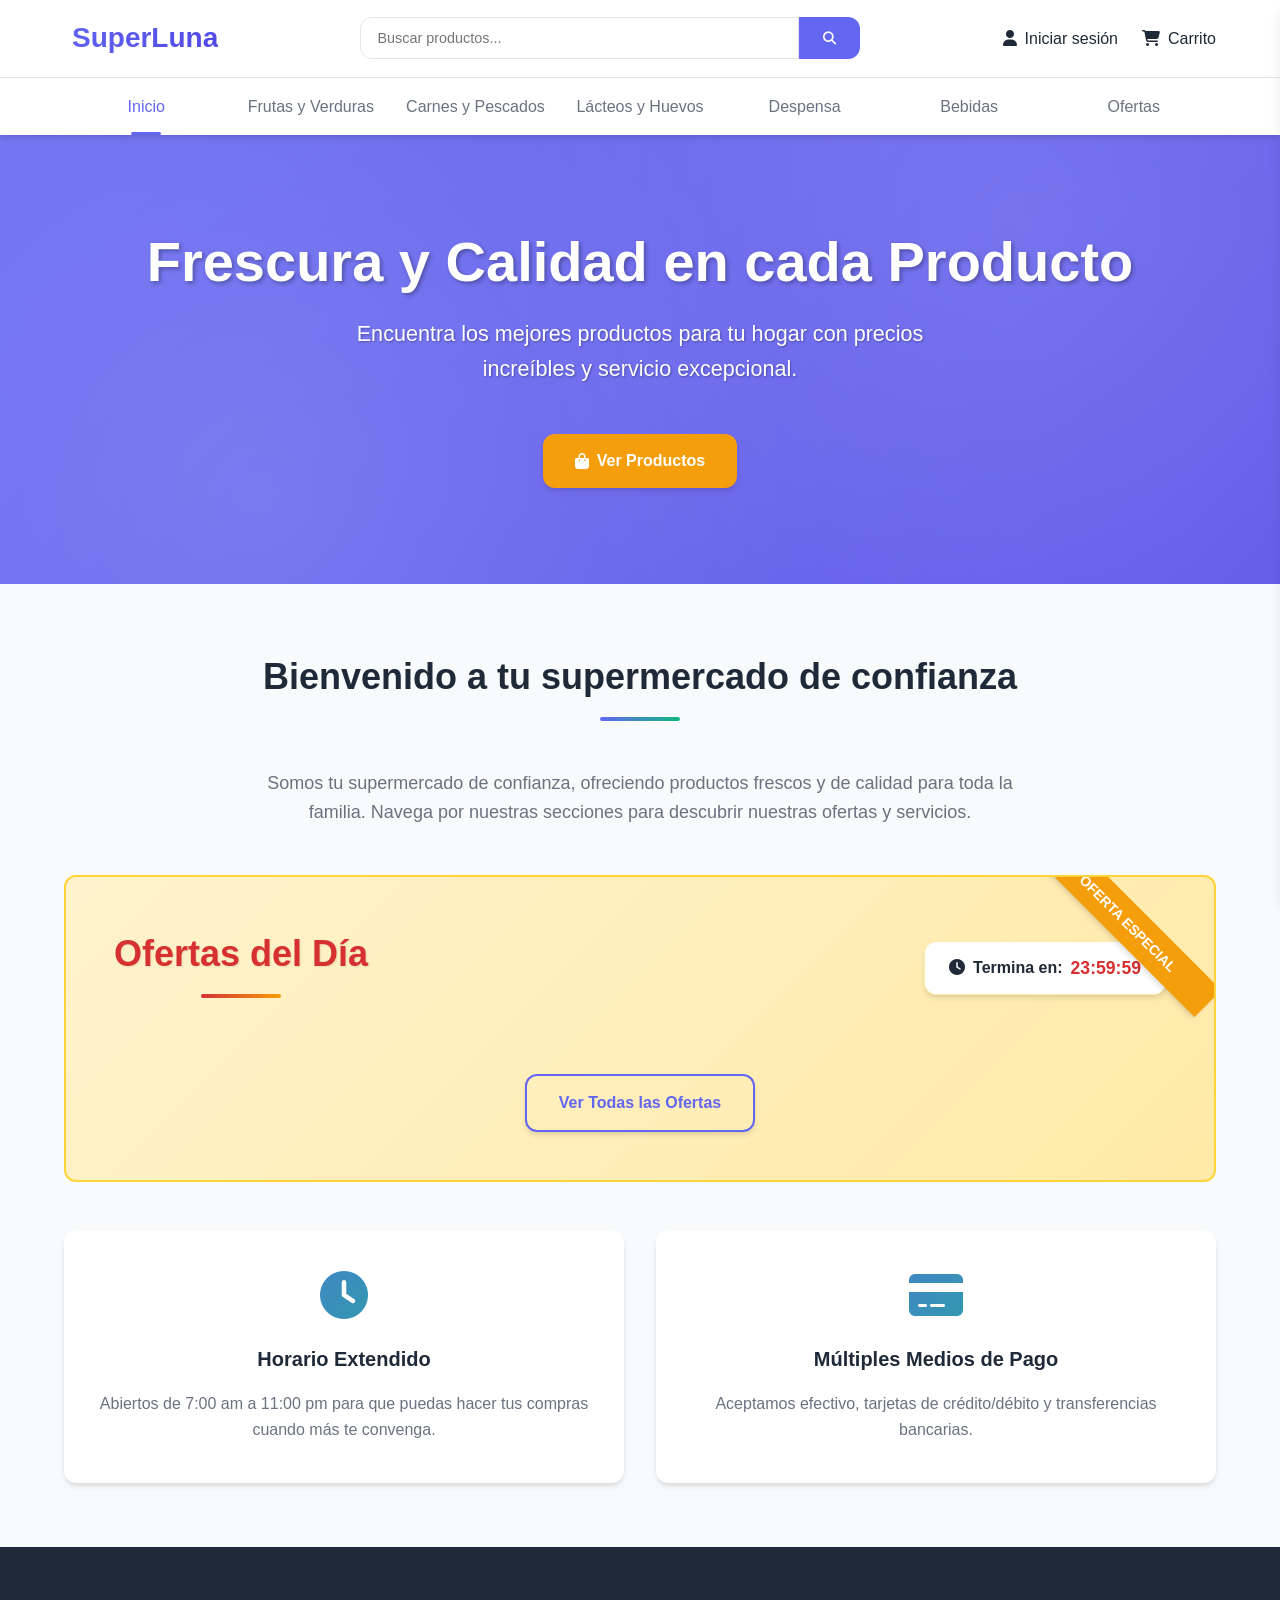
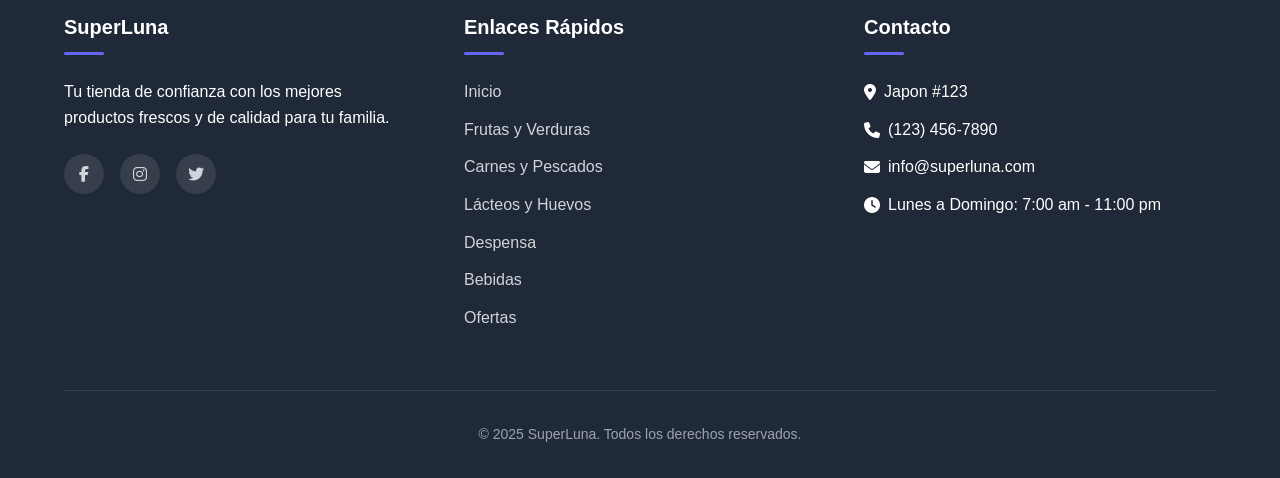
==== commit 1170c10e: "Pequeños cambios" ====
--- a/SuperLuna/templates/index.html
+++ b/SuperLuna/templates/index.html
@@ -22,7 +22,7 @@
         <div class="container">
             <div class="header-top">
                 <div class="logo">
-                    <span class="logo-icon">🌙</span>
+                    <span class="logo-icon"></span>
                     <h1>SuperLuna</h1>
                 </div>
                 
@@ -35,7 +35,7 @@
                     <button><i class="fas fa-search"></i></button>
                 </div>
                 <div class="user-actions">
-                    <a href="/admin/index.html">
+                    <a href="/admin">
                         <i class="fas fa-user"></i>
                         <span class="action-text">Iniciar sesión</span>
                     </a>
@@ -93,7 +93,7 @@
                 <span class="mobile-menu-icon"><i class="fas fa-fire"></i></span>
                 <span class="mobile-menu-text">Ofertas</span>
             </a>
-            <a href="#" class="mobile-menu-item" id="mobile-login">
+            <a href="/admin" class="mobile-menu-item" id="mobile-login">
                 <span class="mobile-menu-icon"><i class="fas fa-user"></i></span>
                 <span class="mobile-menu-text">Iniciar Sesión</span>
             </a>
@@ -128,7 +128,7 @@
 
             <section id="ofertas-del-dia" class="daily-offers-section">
                 <div class="section-header">
-                    <h2 class="section-title">🔥 Ofertas del Día</h2>
+                    <h2 class="section-title">Ofertas del Día</h2>
                     <div class="offer-timer">
                         <span class="timer-icon"><i class="fas fa-clock"></i></span>
                         <span class="timer-text">Termina en: </span>
@@ -146,11 +146,6 @@
             </section>
             
             <div class="services">
-                <div class="service-card">
-                    <i class="fas fa-truck"></i>
-                    <h3>Envío a Domicilio</h3>
-                    <p>Recibe tus compras en la puerta de tu casa sin costo adicional en pedidos superiores a $50.</p>
-                </div>
                 <div class="service-card">
                     <i class="fas fa-clock"></i>
                     <h3>Horario Extendido</h3>
